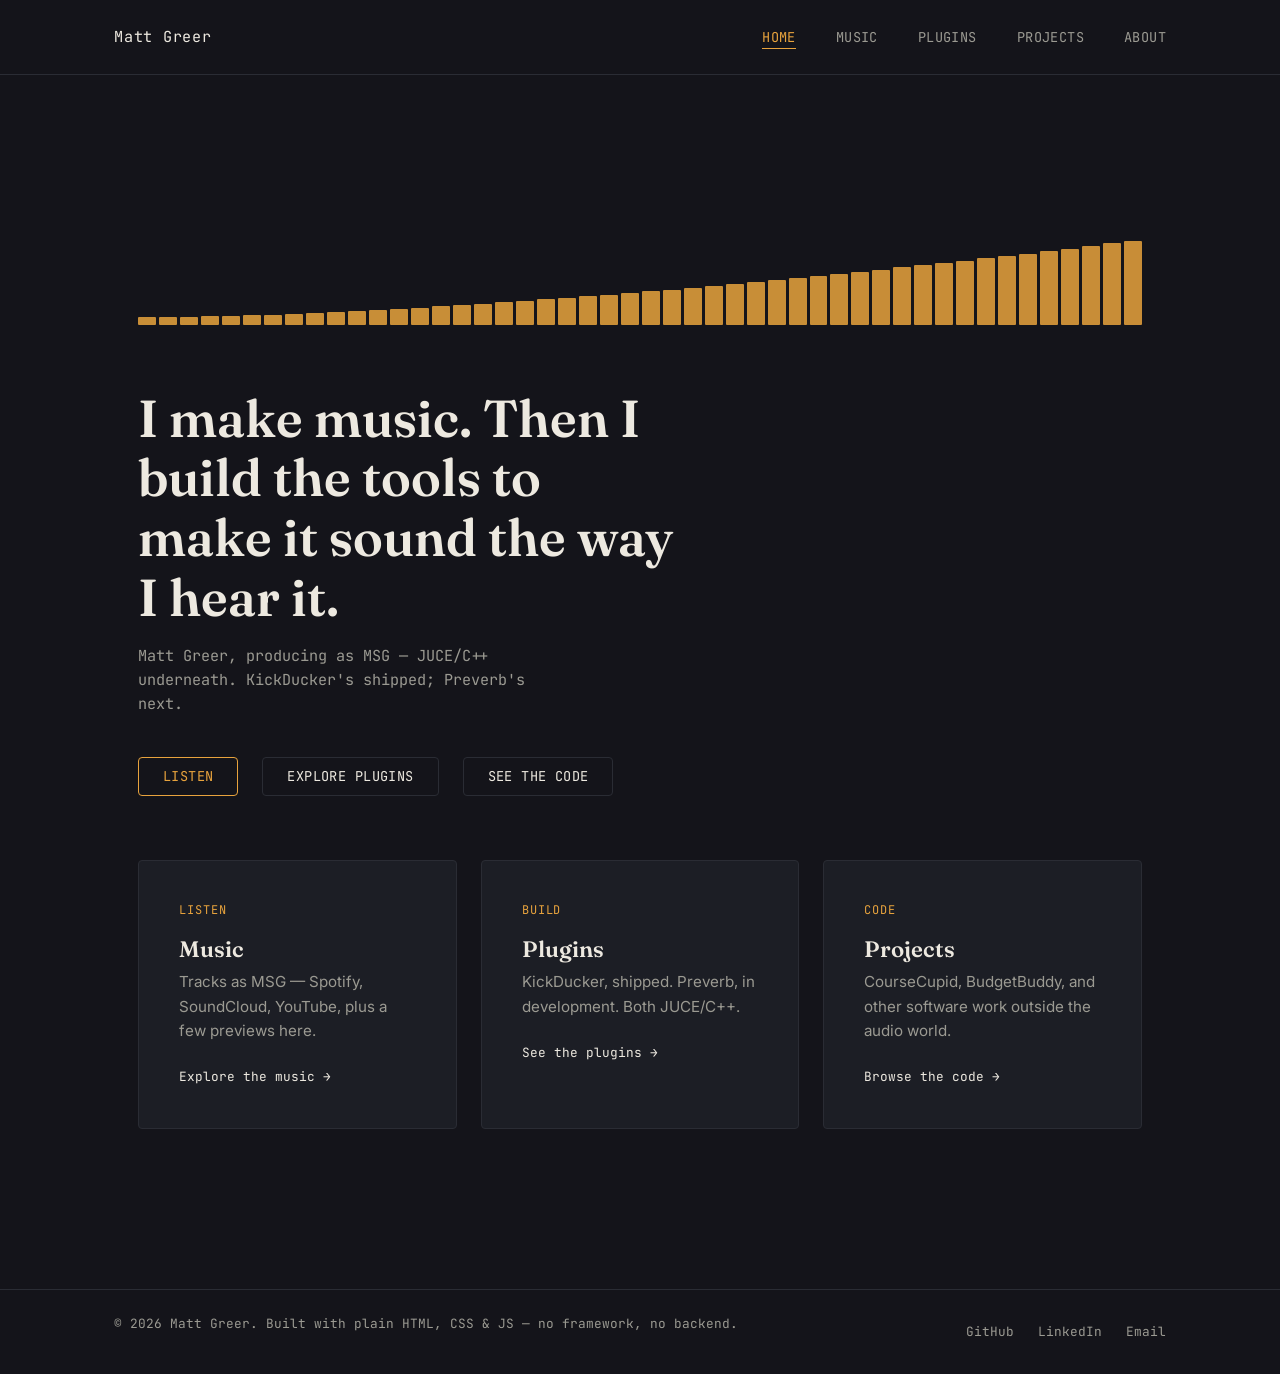
==== index.html @ d21bc175 "initial commit" ====
<!DOCTYPE html>
<html lang="en">
<head>
  <meta charset="UTF-8">
  <meta name="viewport" content="width=device-width, initial-scale=1.0">
  <title>Matt Greer — Music &amp; Audio Software</title>
  <meta name="description" content="Music producer and audio plugin developer. Tracks, JUCE/C++ plugins, and the code behind them.">

  <link rel="preconnect" href="https://fonts.googleapis.com">
  <link rel="preconnect" href="https://fonts.gstatic.com" crossorigin>
  <link href="https://fonts.googleapis.com/css2?family=Fraunces:opsz,wght@9..144,500;9..144,600&family=Inter:wght@400;500;600&family=JetBrains+Mono:wght@400;500&display=swap" rel="stylesheet">

  <link rel="stylesheet" href="assets/css/tokens.css">
  <link rel="stylesheet" href="assets/css/base.css">
  <link rel="stylesheet" href="assets/css/home.css">
</head>
<body data-page="home">

  <div id="site-header"></div>

  <main>
    <section class="hero">
      <!-- Decorative signature visual, not informational — hidden from
           assistive tech rather than read aloud as meaningless markup. -->
      <div class="hero-waveform" aria-hidden="true"></div>

      <h1>I make music. Then I build the tools to make it sound the way I hear it.</h1>
      <p class="hero-sub">
        Matt Greer, producing as MSG — JUCE/C++ underneath. KickDucker's shipped; Preverb's next.
      </p>

      <div class="hero-actions">
        <a href="music.html" class="is-primary">Listen</a>
        <a href="plugins.html">Explore plugins</a>
        <a href="projects.html">See the code</a>
      </div>
    </section>

    <section class="entry-grid" aria-label="Site sections">
      <a class="entry-card" href="music.html">
        <span class="eyebrow">Listen</span>
        <h2>Music</h2>
        <p>Tracks as MSG — Spotify, SoundCloud, YouTube, plus a few previews here.</p>
        <span class="entry-cta">Explore the music →</span>
      </a>

      <a class="entry-card" href="plugins.html">
        <span class="eyebrow">Build</span>
        <h2>Plugins</h2>
        <p>KickDucker, shipped. Preverb, in development. Both JUCE/C++.</p>
        <span class="entry-cta">See the plugins →</span>
      </a>

      <a class="entry-card" href="projects.html">
        <span class="eyebrow">Code</span>
        <h2>Projects</h2>
        <p>CourseCupid, BudgetBuddy, and other software work outside the audio world.</p>
        <span class="entry-cta">Browse the code →</span>
      </a>
    </section>
  </main>

  <div id="site-footer"></div>

  <script src="assets/js/include-partials.js"></script>
  <script src="assets/js/hero-waveform.js"></script>
</body>
</html>
---- assets/css/tokens.css ----
/*
 * tokens.css
 *
 * The single source of truth for the visual design system. Every other
 * stylesheet should reference these variables rather than hard-coding
 * colors or sizes — that's what keeps five separate pages looking like
 * one cohesive site instead of five independently-styled ones.
 */

:root {
  /* --- Color --- */
  --color-bg: #14141a;            /* charcoal — not pure black, has a hint of blue */
  --color-surface: #1c1e25;       /* cards / panels, one step up from bg */
  --color-text: #ede9e0;          /* warm off-white, not stark white */
  --color-text-muted: #9b9a92;
  --color-accent: #e8a33d;        /* tape amber — THE signature color, used sparingly */
  --color-accent-quiet: #4a7c82;  /* muted teal — small technical accents only (About, code labels) */
  --color-line: #2a2c34;          /* hairline borders/dividers */

  /* --- Type --- */
  --font-display: "Fraunces", Georgia, serif;
  --font-body: "Inter", system-ui, -apple-system, sans-serif;
  --font-mono: "JetBrains Mono", "IBM Plex Mono", monospace;

  /* --- Spacing scale (not arbitrary — each step is roughly 1.5x the last) --- */
  --space-1: 0.25rem;
  --space-2: 0.5rem;
  --space-3: 1rem;
  --space-4: 1.5rem;
  --space-5: 2.5rem;
  --space-6: 4rem;
  --space-7: 6rem;

  --radius: 4px;
  --max-width: 1100px;
}
---- assets/css/base.css ----
/*
 * base.css
 *
 * Cross-page baseline: typography, the header, and the footer. This file
 * is what makes every page feel like the same site, regardless of what
 * page-specific CSS (home.css, etc.) layers on top of it. Always
 * references tokens.css variables rather than raw values.
 */

* {
  box-sizing: border-box;
}

html, body {
  margin: 0;
  padding: 0;
}

/* Hints the browser to render native form controls — including the
   <audio> player on the Music page — in their dark variant rather than
   the default light-gray one, so they don't look like a foreign object
   dropped onto a dark page. */
html {
  color-scheme: dark;
}

body {
  background: var(--color-bg);
  color: var(--color-text);
  font-family: var(--font-body);
  line-height: 1.6;
  -webkit-font-smoothing: antialiased;
}

h1, h2, h3 {
  font-family: var(--font-display);
  font-weight: 600;
  line-height: 1.15;
  margin: 0 0 var(--space-3) 0;
}

p {
  margin: 0 0 var(--space-3) 0;
  color: var(--color-text-muted);
}

a {
  color: var(--color-accent);
  text-decoration: none;
}

a:hover,
a:focus-visible {
  text-decoration: underline;
}

/* Visible keyboard focus everywhere — this is non-negotiable for
   accessibility, not a nice-to-have. */
:focus-visible {
  outline: 2px solid var(--color-accent);
  outline-offset: 2px;
}

img {
  max-width: 100%;
  display: block;
}

/* --- Header --- */

.site-header {
  border-bottom: 1px solid var(--color-line);
}

.header-inner {
  max-width: var(--max-width);
  margin: 0 auto;
  display: flex;
  align-items: center;
  justify-content: space-between;
  padding: var(--space-4) var(--space-4);
}

.logo {
  font-family: var(--font-mono);
  font-size: 0.95rem;
  letter-spacing: 0.05em;
  color: var(--color-text);
  text-decoration: none;
}

.main-nav ul {
  display: flex;
  gap: var(--space-5);
  list-style: none;
  margin: 0;
  padding: 0;
}

.main-nav a {
  font-family: var(--font-mono);
  font-size: 0.85rem;
  letter-spacing: 0.03em;
  text-transform: uppercase;
  color: var(--color-text-muted);
  text-decoration: none;
  padding-bottom: 2px;
  border-bottom: 1px solid transparent;
}

.main-nav a:hover,
.main-nav a:focus-visible {
  color: var(--color-text);
  text-decoration: none;
}

.main-nav a.is-active {
  color: var(--color-accent);
  border-bottom-color: var(--color-accent);
}

/* --- Generic page container (used by stub pages for now) --- */

main {
  max-width: var(--max-width);
  margin: 0 auto;
  padding: var(--space-6) var(--space-4);
  min-height: 50vh;
}

/* --- Footer --- */

.site-footer {
  border-top: 1px solid var(--color-line);
}

.footer-inner {
  max-width: var(--max-width);
  margin: 0 auto;
  display: flex;
  flex-wrap: wrap;
  align-items: center;
  justify-content: space-between;
  gap: var(--space-3);
  padding: var(--space-4);
  font-family: var(--font-mono);
  font-size: 0.8rem;
  color: var(--color-text-muted);
}

.footer-links {
  display: flex;
  gap: var(--space-4);
  list-style: none;
  margin: 0;
  padding: 0;
}

.footer-links a {
  color: var(--color-text-muted);
}

/* --- Page intro: eyebrow + h1 + lede, the same opening shape used at
   the top of every non-home page (Music, Plugins, Projects, About) so
   they all establish "what is this page" the same way before diverging
   into their own layouts. --- */

.page-intro {
  max-width: 60ch;
  margin-bottom: var(--space-6);
}

.eyebrow {
  display: inline-block;
  font-family: var(--font-mono);
  font-size: 0.75rem;
  letter-spacing: 0.08em;
  text-transform: uppercase;
  color: var(--color-accent);
  margin-bottom: var(--space-2);
}

/* The quiet variant swaps in the muted teal accent. Reserved for
   contexts tokens.css already calls out as "technical" — About's own
   label, and anywhere else that wants a cooler, lower-key register than
   the amber used for primary CTAs and identity. */
.eyebrow.is-quiet {
  color: var(--color-accent-quiet);
}

.page-intro h1 {
  margin-bottom: var(--space-3);
}

.page-intro .lede {
  font-size: 1.05rem;
  color: var(--color-text-muted);
  margin-bottom: 0;
}

/* --- Tag list: small mono pills naming a tech stack. Teal, not amber —
   amber stays reserved for the signature accent / primary actions. --- */

.tag-list {
  display: flex;
  flex-wrap: wrap;
  gap: var(--space-2);
  list-style: none;
  margin: 0 0 var(--space-4) 0;
  padding: 0;
}

.tag-list .tag {
  font-family: var(--font-mono);
  font-size: 0.75rem;
  letter-spacing: 0.02em;
  color: var(--color-accent-quiet);
  border: 1px solid var(--color-accent-quiet);
  border-radius: var(--radius);
  padding: 0.2em 0.6em;
}

/* --- Status pill: shipped / in development / proprietary. Color is
   load-bearing here, not decorative — it's the fastest way to read a
   plugin or project's state at a glance. --- */

.status-pill {
  display: inline-flex;
  align-items: center;
  font-family: var(--font-mono);
  font-size: 0.75rem;
  letter-spacing: 0.05em;
  text-transform: uppercase;
  padding: 0.25em 0.7em;
  border-radius: var(--radius);
  border: 1px solid currentColor;
}

.status-pill--shipped {
  color: var(--color-accent);
}

.status-pill--dev {
  color: var(--color-accent-quiet);
}

.status-pill--proprietary {
  color: var(--color-text-muted);
}

/* --- Feature card: the shared shell behind each plugin (Plugins page)
   and each project (Projects page). Lives here rather than in either
   page's own stylesheet because both pages need exactly the same shape;
   each page's CSS only adds what's specific to it on top. --- */

.feature-card {
  border: 1px solid var(--color-line);
  border-radius: var(--radius);
  padding: var(--space-5);
  background: var(--color-surface);
}

.feature-card .feature-head {
  display: flex;
  flex-wrap: wrap;
  align-items: center;
  gap: var(--space-3);
  margin-bottom: var(--space-3);
}

.feature-card h2 {
  margin-bottom: 0;
  font-size: 1.6rem;
}

.feature-card .feature-summary {
  font-size: 1rem;
}

.feature-card .feature-list {
  margin: 0 0 var(--space-4) 0;
  padding-left: 1.1em;
  color: var(--color-text-muted);
}

.feature-card .feature-list li {
  margin-bottom: var(--space-1);
}

.feature-card .feature-footer {
  display: flex;
  flex-wrap: wrap;
  align-items: center;
  justify-content: space-between;
  gap: var(--space-3);
  margin-top: var(--space-4);
  padding-top: var(--space-4);
  border-top: 1px solid var(--color-line);
}

/* A link that points off-site (GitHub, etc.) — bordered like a button
   rather than underlined inline, since it's acting as a call to action
   rather than a word inside a sentence. */
.card-link {
  font-family: var(--font-mono);
  font-size: 0.85rem;
  color: var(--color-text);
  border: 1px solid var(--color-line);
  border-radius: var(--radius);
  padding: var(--space-2) var(--space-4);
}

.card-link:hover,
.card-link:focus-visible {
  border-color: var(--color-accent);
  color: var(--color-accent);
  text-decoration: none;
}

/* Respect reduced-motion preference site-wide */
@media (prefers-reduced-motion: reduce) {
  * {
    animation-duration: 0.001ms !important;
    transition-duration: 0.001ms !important;
  }
}
---- assets/css/home.css ----
/*
 * home.css
 *
 * Homepage-only layout: the hero (with the reverse-waveform signature
 * element) and the three entry cards into Music / Plugins / Projects.
 * Loaded only by index.html, on top of tokens.css + base.css.
 */

.hero {
  padding: var(--space-7) var(--space-4) var(--space-6);
  max-width: var(--max-width);
  margin: 0 auto;
}

/* The signature element: a row of bars that "swell" from quiet to loud,
   left to right, on page load — a reverse reverb tail, the actual thing
   Preverb generates, rather than the usual decaying-waveform visual. */
.hero-waveform {
  display: flex;
  align-items: flex-end;
  gap: 3px;
  height: 90px;
  margin-bottom: var(--space-6);
}

.hero-waveform .bar {
  flex: 1;
  background: var(--color-accent);
  opacity: 0.85;
  border-radius: 1px;
  /* JS sets --bar-height and --bar-delay per bar; CSS just animates them. */
  height: 0%;
  transition: height 0.6s ease-out;
  transition-delay: var(--bar-delay, 0s);
}

.hero-waveform.is-revealed .bar {
  height: var(--bar-height, 10%);
}

.hero h1 {
  font-size: clamp(2rem, 5vw, 3.25rem);
  max-width: 16ch;
}

.hero .hero-sub {
  font-family: var(--font-mono);
  font-size: 0.95rem;
  color: var(--color-text-muted);
  max-width: 48ch;
  margin-bottom: var(--space-5);
}

.hero-actions {
  display: flex;
  gap: var(--space-4);
  flex-wrap: wrap;
}

.hero-actions a {
  font-family: var(--font-mono);
  font-size: 0.85rem;
  text-transform: uppercase;
  letter-spacing: 0.03em;
  padding: var(--space-2) var(--space-4);
  border: 1px solid var(--color-line);
  border-radius: var(--radius);
  color: var(--color-text);
}

.hero-actions a.is-primary {
  border-color: var(--color-accent);
  color: var(--color-accent);
}

.hero-actions a:hover,
.hero-actions a:focus-visible {
  border-color: var(--color-text);
  text-decoration: none;
}

/* --- Entry cards --- */

.entry-grid {
  max-width: var(--max-width);
  margin: 0 auto;
  padding: 0 var(--space-4) var(--space-7);
  display: grid;
  grid-template-columns: repeat(3, 1fr);
  gap: var(--space-4);
}

.entry-card {
  background: var(--color-surface);
  border: 1px solid var(--color-line);
  border-radius: var(--radius);
  padding: var(--space-5);
  display: flex;
  flex-direction: column;
  gap: var(--space-2);
  text-decoration: none;
  transition: border-color 0.2s ease, transform 0.2s ease;
}

.entry-card:hover,
.entry-card:focus-visible {
  border-color: var(--color-accent);
  transform: translateY(-2px);
  text-decoration: none;
}

.entry-card .eyebrow {
  font-family: var(--font-mono);
  font-size: 0.75rem;
  letter-spacing: 0.08em;
  text-transform: uppercase;
  color: var(--color-accent);
}

.entry-card h2 {
  font-size: 1.4rem;
  margin-bottom: 0;
  color: var(--color-text);
}

.entry-card p {
  font-size: 0.95rem;
  margin-bottom: 0;
}

.entry-card .entry-cta {
  margin-top: var(--space-3);
  font-family: var(--font-mono);
  font-size: 0.8rem;
  color: var(--color-text);
}

/* --- Responsive: stack cards on narrow viewports --- */
@media (max-width: 760px) {
  .entry-grid {
    grid-template-columns: 1fr;
  }

  .hero-waveform {
    height: 60px;
  }
}
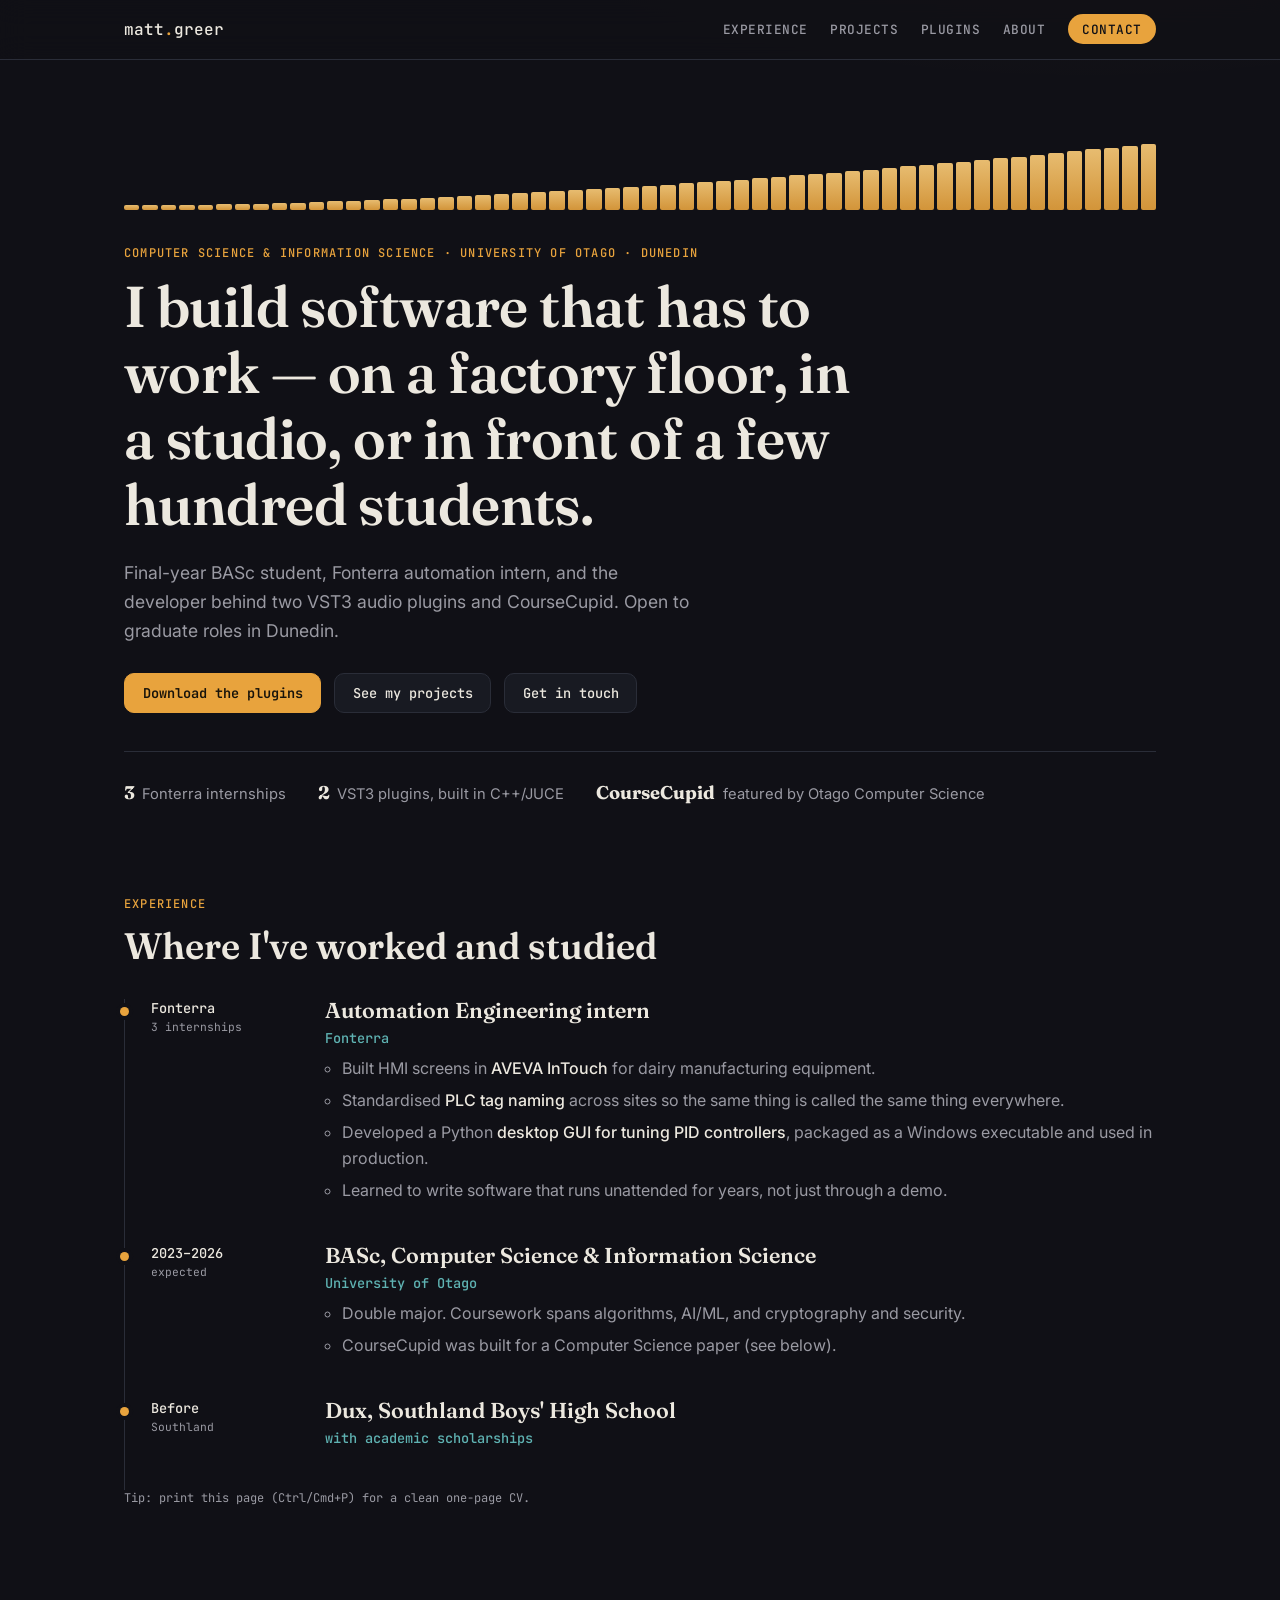
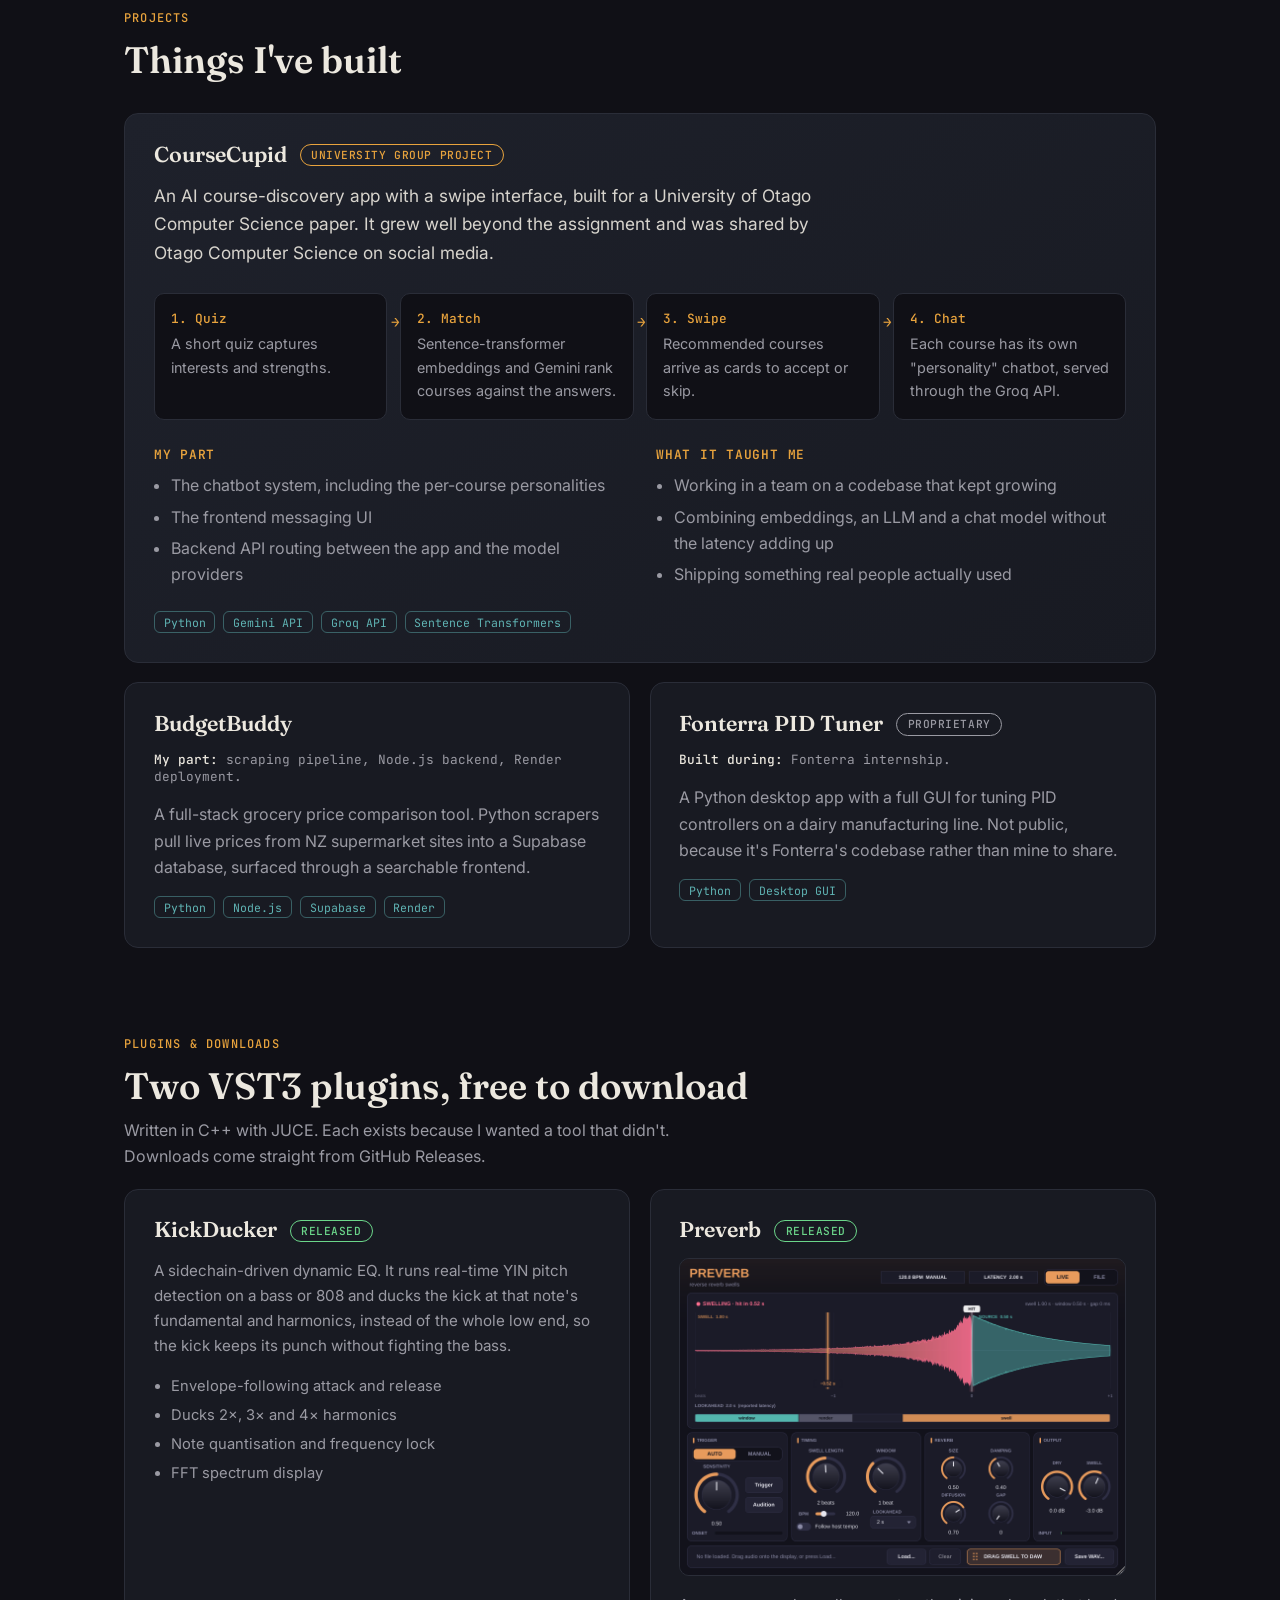
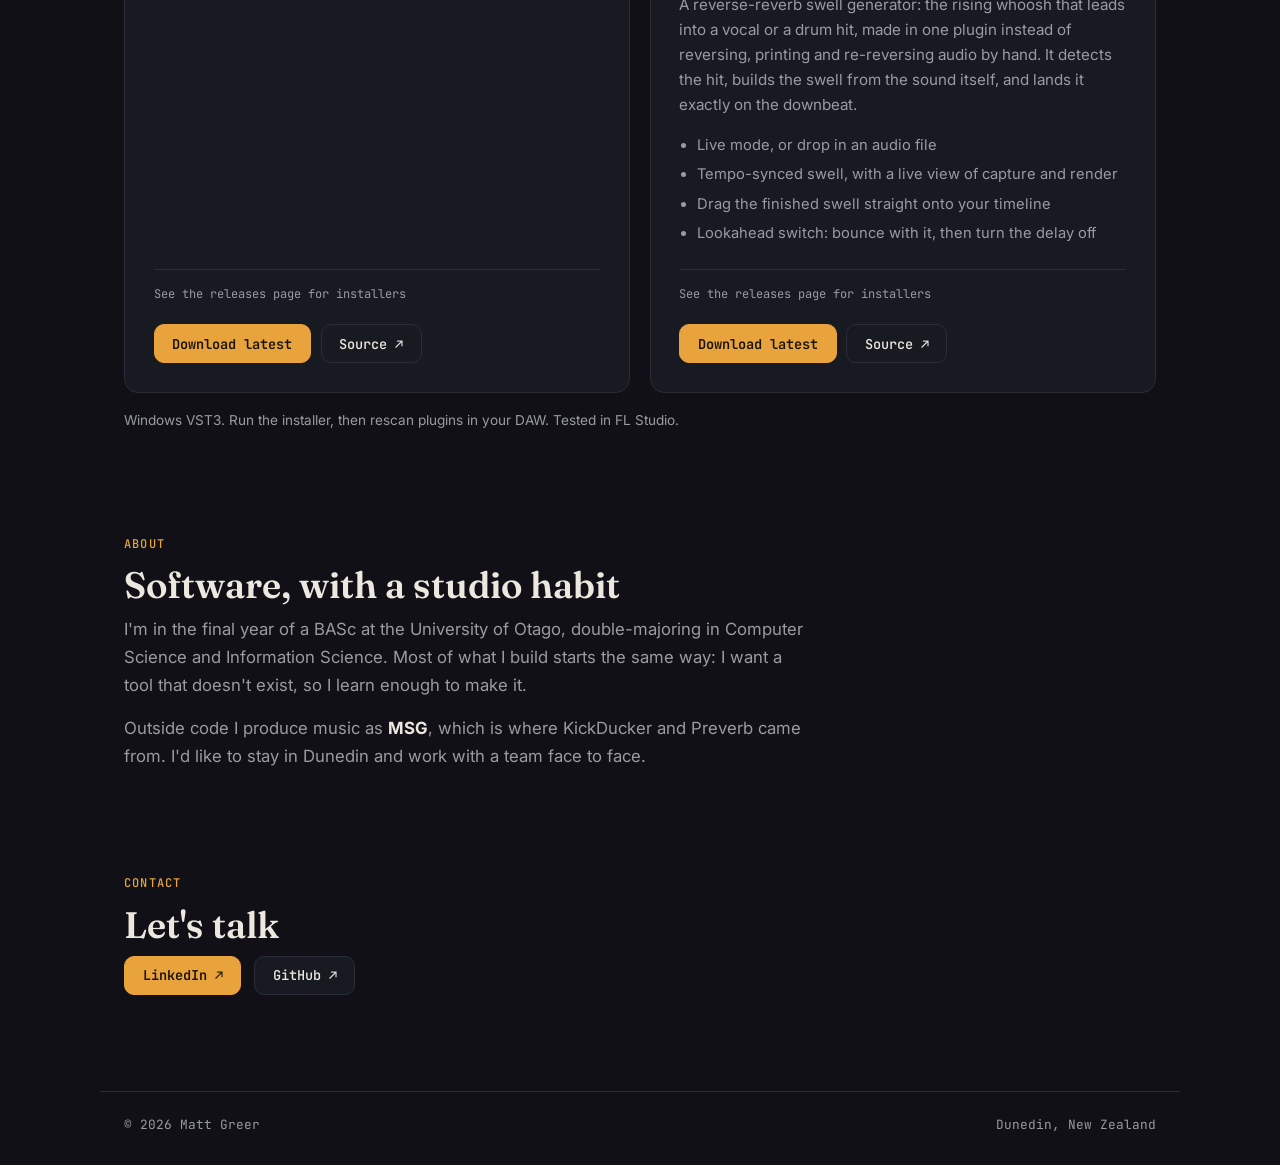
==== commit e6ed8ac5: "personal site overhaul" ====
--- a/index.html
+++ b/index.html
@@ -3,66 +3,189 @@
 <head>
   <meta charset="UTF-8">
   <meta name="viewport" content="width=device-width, initial-scale=1.0">
-  <title>Matt Greer — Music &amp; Audio Software</title>
-  <meta name="description" content="Music producer and audio plugin developer. Tracks, JUCE/C++ plugins, and the code behind them.">
-
+  <title>Matt Greer — Software &amp; Audio Developer, Dunedin</title>
+  <meta name="description" content="Matt Greer: Computer Science and Information Science student at the University of Otago. Fonterra automation intern, CourseCupid developer, and creator of the KickDucker and Preverb VST3 plugins.">
   <link rel="preconnect" href="https://fonts.googleapis.com">
   <link rel="preconnect" href="https://fonts.gstatic.com" crossorigin>
   <link href="https://fonts.googleapis.com/css2?family=Fraunces:opsz,wght@9..144,500;9..144,600&family=Inter:wght@400;500;600&family=JetBrains+Mono:wght@400;500&display=swap" rel="stylesheet">
+  <link rel="stylesheet" href="assets/css/site.css">
+</head>
+<body>
 
-  <link rel="stylesheet" href="assets/css/tokens.css">
-  <link rel="stylesheet" href="assets/css/base.css">
-  <link rel="stylesheet" href="assets/css/home.css">
-</head>
-<body data-page="home">
+<header class="nav">
+  <a class="logo" href="#top">matt<span>.</span>greer</a>
+  <nav aria-label="Primary">
+    <a href="#experience">Experience</a>
+    <a href="#projects">Projects</a>
+    <a href="#plugins">Plugins</a>
+    <a href="#about">About</a>
+    <a class="nav-cta" href="#contact">Contact</a>
+  </nav>
+</header>
 
-  <div id="site-header"></div>
+<main id="top">
 
-  <main>
-    <section class="hero">
-      <!-- Decorative signature visual, not informational — hidden from
-           assistive tech rather than read aloud as meaningless markup. -->
-      <div class="hero-waveform" aria-hidden="true"></div>
+  <section class="hero">
+    <div class="swell" aria-hidden="true"></div>
+    <p class="eyebrow">Computer Science &amp; Information Science · University of Otago · Dunedin</p>
+    <h1>I build software that has to work &mdash; on a factory floor, in a studio, or in front of a few hundred students.</h1>
+    <p class="sub">Final-year BASc student, Fonterra automation intern, and the developer behind two VST3 audio plugins and CourseCupid. Open to graduate roles in Dunedin.</p>
+    <div class="actions">
+      <a class="btn primary" href="#plugins">Download the plugins</a>
+      <a class="btn" href="#projects">See my projects</a>
+      <a class="btn" href="#contact">Get in touch</a>
+    </div>
+    <ul class="facts">
+      <li><strong>3</strong> Fonterra internships</li>
+      <li><strong>2</strong> VST3 plugins, built in C++/JUCE</li>
+      <li><strong>CourseCupid</strong> featured by Otago Computer Science</li>
+    </ul>
+  </section>
 
-      <h1>I make music. Then I build the tools to make it sound the way I hear it.</h1>
-      <p class="hero-sub">
-        Matt Greer, producing as MSG — JUCE/C++ underneath. KickDucker's shipped; Preverb's next.
-      </p>
+  <section id="experience" class="reveal">
+    <p class="eyebrow">Experience</p>
+    <h2>Where I've worked and studied</h2>
+    <ol class="timeline">
+      <li>
+        <div class="when">Fonterra<br><small>3 internships</small></div>
+        <div class="what">
+          <h3>Automation Engineering intern <span class="at">Fonterra</span></h3>
+          <!-- TODO: add dates and site/location for each internship here. -->
+          <ul>
+            <li>Built HMI screens in <b>AVEVA InTouch</b> for dairy manufacturing equipment.</li>
+            <li>Standardised <b>PLC tag naming</b> across sites so the same thing is called the same thing everywhere.</li>
+            <li>Developed a Python <b>desktop GUI for tuning PID controllers</b>, packaged as a Windows executable and used in production.</li>
+            <li>Learned to write software that runs unattended for years, not just through a demo.</li>
+          </ul>
+        </div>
+      </li>
+      <li>
+        <div class="when">2023&ndash;2026<br><small>expected</small></div>
+        <div class="what">
+          <h3>BASc, Computer Science &amp; Information Science <span class="at">University of Otago</span></h3>
+          <!-- TODO: confirm start year, and add grades or highlights if you like. -->
+          <ul>
+            <li>Double major. Coursework spans algorithms, AI/ML, and cryptography and security.</li>
+            <li>CourseCupid was built for a Computer Science paper (see below).</li>
+          </ul>
+        </div>
+      </li>
+      <li>
+        <div class="when">Before<br><small>Southland</small></div>
+        <div class="what">
+          <h3>Dux, Southland Boys' High School <span class="at">with academic scholarships</span></h3>
+        </div>
+      </li>
+    </ol>
+    <p class="print-hint">Tip: print this page (Ctrl/Cmd+P) for a clean one-page CV.</p>
+  </section>
 
-      <div class="hero-actions">
-        <a href="music.html" class="is-primary">Listen</a>
-        <a href="plugins.html">Explore plugins</a>
-        <a href="projects.html">See the code</a>
+  <section id="projects" class="reveal">
+    <p class="eyebrow">Projects</p>
+    <h2>Things I've built</h2>
+
+    <article class="card feature" id="coursecupid">
+      <div class="card-head">
+        <h3>CourseCupid</h3>
+        <span class="pill">University group project</span>
       </div>
-    </section>
+      <p class="lead">An AI course-discovery app with a swipe interface, built for a University of Otago Computer Science paper. It grew well beyond the assignment and was shared by Otago Computer Science on social media.</p>
+      <!-- TODO: add the link to the Otago CS post / demo / repo here, e.g. <a class="btn" href="...">Read the post</a> -->
 
-    <section class="entry-grid" aria-label="Site sections">
-      <a class="entry-card" href="music.html">
-        <span class="eyebrow">Listen</span>
-        <h2>Music</h2>
-        <p>Tracks as MSG — Spotify, SoundCloud, YouTube, plus a few previews here.</p>
-        <span class="entry-cta">Explore the music →</span>
-      </a>
+      <ol class="flow" aria-label="How CourseCupid works">
+        <li><b>1. Quiz</b><span>A short quiz captures interests and strengths.</span></li>
+        <li><b>2. Match</b><span>Sentence-transformer embeddings and Gemini rank courses against the answers.</span></li>
+        <li><b>3. Swipe</b><span>Recommended courses arrive as cards to accept or skip.</span></li>
+        <li><b>4. Chat</b><span>Each course has its own "personality" chatbot, served through the Groq API.</span></li>
+      </ol>
 
-      <a class="entry-card" href="plugins.html">
-        <span class="eyebrow">Build</span>
-        <h2>Plugins</h2>
-        <p>KickDucker, shipped. Preverb, in development. Both JUCE/C++.</p>
-        <span class="entry-cta">See the plugins →</span>
-      </a>
+      <div class="cols">
+        <div>
+          <h4>My part</h4>
+          <ul>
+            <li>The chatbot system, including the per-course personalities</li>
+            <li>The frontend messaging UI</li>
+            <li>Backend API routing between the app and the model providers</li>
+          </ul>
+        </div>
+        <div>
+          <h4>What it taught me</h4>
+          <ul>
+            <li>Working in a team on a codebase that kept growing</li>
+            <li>Combining embeddings, an LLM and a chat model without the latency adding up</li>
+            <li>Shipping something real people actually used</li>
+          </ul>
+        </div>
+      </div>
+      <ul class="tags"><li>Python</li><li>Gemini API</li><li>Groq API</li><li>Sentence Transformers</li></ul>
+    </article>
 
-      <a class="entry-card" href="projects.html">
-        <span class="eyebrow">Code</span>
-        <h2>Projects</h2>
-        <p>CourseCupid, BudgetBuddy, and other software work outside the audio world.</p>
-        <span class="entry-cta">Browse the code →</span>
-      </a>
-    </section>
-  </main>
+    <div class="grid2">
+      <article class="card">
+        <div class="card-head"><h3>BudgetBuddy</h3></div>
+        <p class="role"><b>My part:</b> scraping pipeline, Node.js backend, Render deployment.</p>
+        <p>A full-stack grocery price comparison tool. Python scrapers pull live prices from NZ supermarket sites into a Supabase database, surfaced through a searchable frontend.</p>
+        <ul class="tags"><li>Python</li><li>Node.js</li><li>Supabase</li><li>Render</li></ul>
+      </article>
+      <article class="card">
+        <div class="card-head"><h3>Fonterra PID Tuner</h3><span class="pill muted">Proprietary</span></div>
+        <p class="role"><b>Built during:</b> Fonterra internship.</p>
+        <p>A Python desktop app with a full GUI for tuning PID controllers on a dairy manufacturing line. Not public, because it's Fonterra's codebase rather than mine to share.</p>
+        <ul class="tags"><li>Python</li><li>Desktop GUI</li></ul>
+      </article>
+    </div>
+  </section>
 
-  <div id="site-footer"></div>
+  <section id="plugins" class="reveal">
+    <p class="eyebrow">Plugins &amp; downloads</p>
+    <h2>Two VST3 plugins, free to download</h2>
+    <p class="muted-p">Written in C++ with JUCE. Each exists because I wanted a tool that didn't. Downloads come straight from GitHub Releases.</p>
 
-  <script src="assets/js/include-partials.js"></script>
-  <script src="assets/js/hero-waveform.js"></script>
+    <div class="grid2">
+      <article class="card plugin" data-repo="grema301/KickDucker">
+        <div class="card-head"><h3>KickDucker</h3><span class="pill ok">Released</span></div>
+        <img class="shot" src="assets/images/kickducker.png" alt="KickDucker plugin window" loading="lazy" onerror="this.remove()">
+        <!-- Add a screenshot at assets/images/kickducker.png and it appears here. -->
+        <p>A sidechain-driven dynamic EQ. It runs real-time YIN pitch detection on a bass or 808 and ducks the kick at that note's fundamental and harmonics, instead of the whole low end, so the kick keeps its punch without fighting the bass.</p>
+        <ul class="ticks"><li>Envelope-following attack and release</li><li>Ducks 2×, 3× and 4× harmonics</li><li>Note quantisation and frequency lock</li><li>FFT spectrum display</li></ul>
+        <div class="dl"><span class="dl-meta">Latest release on GitHub</span><div class="dl-assets"></div></div>
+        <div class="dl-links"><a class="btn primary" data-latest href="https://github.com/grema301/KickDucker/releases/latest">Download latest</a><a class="btn" href="https://github.com/grema301/KickDucker">Source ↗</a></div>
+      </article>
+
+      <article class="card plugin" data-repo="grema301/Preverb">
+        <div class="card-head"><h3>Preverb</h3><span class="pill ok">Released</span></div>
+        <img class="shot" src="assets/images/preverb.png" alt="Preverb plugin window showing a swell building into a hit" loading="lazy">
+        <p>A reverse-reverb swell generator: the rising whoosh that leads into a vocal or a drum hit, made in one plugin instead of reversing, printing and re-reversing audio by hand. It detects the hit, builds the swell from the sound itself, and lands it exactly on the downbeat.</p>
+        <ul class="ticks"><li>Live mode, or drop in an audio file</li><li>Tempo-synced swell, with a live view of capture and render</li><li>Drag the finished swell straight onto your timeline</li><li>Lookahead switch: bounce with it, then turn the delay off</li></ul>
+        <div class="dl"><span class="dl-meta">Latest release on GitHub</span><div class="dl-assets"></div></div>
+        <div class="dl-links"><a class="btn primary" data-latest href="https://github.com/grema301/Preverb/releases/latest">Download latest</a><a class="btn" href="https://github.com/grema301/Preverb">Source ↗</a></div>
+      </article>
+    </div>
+    <p class="muted-p small">Windows VST3. Run the installer, then rescan plugins in your DAW. Tested in FL Studio.</p>
+  </section>
+
+  <section id="about" class="reveal">
+    <p class="eyebrow">About</p>
+    <h2>Software, with a studio habit</h2>
+    <div class="about">
+      <p>I'm in the final year of a BASc at the University of Otago, double-majoring in Computer Science and Information Science. Most of what I build starts the same way: I want a tool that doesn't exist, so I learn enough to make it.</p>
+      <p>Outside code I produce music as <b>MSG</b>, which is where KickDucker and Preverb came from. I'd like to stay in Dunedin and work with a team face to face.</p>
+    </div>
+  </section>
+
+  <section id="contact" class="reveal">
+    <p class="eyebrow">Contact</p>
+    <h2>Let's talk</h2>
+    <div class="actions">
+      <a class="btn primary" href="https://www.linkedin.com/in/matthew-greer-6aa09333b/" target="_blank" rel="noopener">LinkedIn ↗</a>
+      <a class="btn" href="https://github.com/grema301" target="_blank" rel="noopener">GitHub ↗</a>
+      <!-- TODO: add your email: <a class="btn" href="mailto:you@example.com">Email</a> -->
+    </div>
+  </section>
+</main>
+
+<footer class="foot"><span>© <span id="yr">2026</span> Matt Greer</span><span>Dunedin, New Zealand</span></footer>
+
+<script src="assets/js/site.js"></script>
 </body>
 </html>
--- a/assets/css/site.css
+++ b/assets/css/site.css
@@ -0,0 +1,85 @@
+/* Design tokens: same charcoal + tape-amber identity as before. */
+:root{--bg:#101016;--surface:#181a22;--surface2:#1e212b;--text:#ece8df;--muted:#9a9aa3;--amber:#e8a33d;--teal:#5fb3b3;--green:#6bd68a;--line:#2a2d38;--r:14px;--w:1080px;
+--display:"Fraunces",Georgia,serif;--body:"Inter",system-ui,sans-serif;--mono:"JetBrains Mono",ui-monospace,monospace}
+*{box-sizing:border-box}html{scroll-behavior:smooth;scroll-padding-top:5rem;color-scheme:dark}
+body{margin:0;background:radial-gradient(1200px 500px at 85% -5%,rgba(232,163,61,.09),transparent 60%),var(--bg);color:var(--text);font:400 1rem/1.65 var(--body);-webkit-font-smoothing:antialiased}
+h1,h2,h3,h4{font-family:var(--display);font-weight:600;line-height:1.15;margin:0 0 .6rem}
+h2{font-size:clamp(1.7rem,3.5vw,2.3rem)}h3{font-size:1.35rem}h4{font:600 .8rem var(--mono);letter-spacing:.06em;text-transform:uppercase;color:var(--amber)}
+p{margin:0 0 1rem;color:var(--muted)}a{color:var(--amber);text-decoration:none}a:hover{text-decoration:underline}
+:focus-visible{outline:2px solid var(--amber);outline-offset:3px;border-radius:4px}
+main,.foot{max-width:var(--w);margin:0 auto;padding:0 1.5rem}section{padding:4.5rem 0 1rem}
+.eyebrow{font:500 .75rem var(--mono);letter-spacing:.1em;text-transform:uppercase;color:var(--amber);margin-bottom:.8rem}
+
+/* Nav */
+.nav{position:sticky;top:0;z-index:10;display:flex;justify-content:space-between;align-items:center;padding:.9rem max(1.5rem,calc((100vw - var(--w))/2 + 1.5rem));background:rgba(16,16,22,.75);backdrop-filter:blur(14px);border-bottom:1px solid var(--line)}
+.logo{font:500 1rem var(--mono);color:var(--text)}.logo span{color:var(--amber)}.logo:hover{text-decoration:none}
+.nav nav{display:flex;gap:1.4rem;align-items:center;font:500 .8rem var(--mono);text-transform:uppercase;letter-spacing:.04em}
+.nav nav a{color:var(--muted)}.nav nav a:hover{color:var(--text);text-decoration:none}
+.nav .nav-cta{color:var(--bg);background:var(--amber);padding:.4rem .9rem;border-radius:99px}.nav .nav-cta:hover{color:var(--bg);filter:brightness(1.1)}
+
+/* Hero */
+.hero{padding-top:5rem}
+.hero h1{font-size:clamp(2.1rem,5.4vw,3.6rem);max-width:20ch;letter-spacing:-.01em}
+.hero .sub{font-size:1.1rem;max-width:52ch;margin:1.2rem 0 1.8rem}
+.swell{display:flex;align-items:flex-end;gap:3px;height:70px;margin-bottom:2.2rem}
+.swell i{flex:1;height:0;border-radius:2px;background:linear-gradient(to top,var(--amber),#ffcf7a);opacity:.9;transition:height .7s cubic-bezier(.2,.8,.2,1)}
+.swell.on i{height:var(--h)}
+.actions{display:flex;gap:.8rem;flex-wrap:wrap}
+.btn{display:inline-flex;align-items:center;gap:.5rem;font:500 .85rem var(--mono);color:var(--text);border:1px solid var(--line);background:var(--surface);padding:.6rem 1.1rem;border-radius:10px;transition:border-color .2s,transform .2s}
+.btn:hover{border-color:var(--amber);text-decoration:none;transform:translateY(-1px)}
+.btn.primary{background:var(--amber);color:#17130a;border-color:var(--amber);font-weight:600}.btn.primary:hover{filter:brightness(1.08)}
+.btn span{color:var(--muted);font-size:.75rem}
+.facts{display:flex;flex-wrap:wrap;gap:.6rem 2rem;list-style:none;padding:1.6rem 0 0;margin:2.4rem 0 0;border-top:1px solid var(--line);color:var(--muted);font-size:.92rem}
+.facts strong{color:var(--text);font-family:var(--display);font-size:1.15rem;margin-right:.2rem}
+
+/* Timeline */
+.timeline{list-style:none;margin:2rem 0 0;padding:0;border-left:1px solid var(--line)}
+.timeline li{display:grid;grid-template-columns:150px 1fr;gap:1.5rem;padding:0 0 2.2rem 1.6rem;position:relative}
+.timeline li::before{content:"";position:absolute;left:-5px;top:.5rem;width:9px;height:9px;border-radius:50%;background:var(--amber);box-shadow:0 0 0 4px var(--bg)}
+.when{font:500 .85rem var(--mono);color:var(--text)}.when small{color:var(--muted);font-weight:400}
+.what h3{margin-bottom:.5rem}.at{display:block;font:500 .85rem var(--mono);color:var(--teal);margin-top:.3rem}
+.what ul{margin:0;padding-left:1.1rem;color:var(--muted)}.what li{display:list-item;padding:0 0 .35rem;grid-template-columns:none}.what li::before{display:none}.what b{color:var(--text);font-weight:500}
+.print-hint{font:.75rem var(--mono);color:var(--muted)}
+
+/* Cards */
+.card{background:var(--surface);border:1px solid var(--line);border-radius:var(--r);padding:1.8rem;transition:border-color .2s}
+.card:hover{border-color:#3a3e4d}
+.card-head{display:flex;align-items:center;flex-wrap:wrap;gap:.8rem;margin-bottom:.9rem}.card-head h3{margin:0}
+.pill{font:500 .7rem var(--mono);letter-spacing:.05em;text-transform:uppercase;border:1px solid var(--amber);color:var(--amber);padding:.2rem .65rem;border-radius:99px}
+.pill.ok{border-color:var(--green);color:var(--green)}.pill.muted{border-color:var(--muted);color:var(--muted)}
+.lead{font-size:1.08rem;color:var(--text);opacity:.9;max-width:62ch}
+.feature{margin:2rem 0 1.2rem;background:linear-gradient(145deg,var(--surface2),var(--surface))}
+.flow{list-style:none;display:grid;grid-template-columns:repeat(4,1fr);gap:.8rem;padding:0;margin:1.6rem 0}
+.flow li{background:var(--bg);border:1px solid var(--line);border-radius:10px;padding:1rem;position:relative;font-size:.9rem}
+.flow li:not(:last-child)::after{content:"→";position:absolute;right:-.85rem;top:1rem;color:var(--amber);font-family:var(--mono);z-index:1}
+.flow b{display:block;font:500 .8rem var(--mono);color:var(--amber);margin-bottom:.3rem}.flow span{color:var(--muted)}
+.cols{display:grid;grid-template-columns:1fr 1fr;gap:2rem;margin-bottom:1.2rem}
+.cols ul,.ticks{margin:0;padding-left:1.1rem;color:var(--muted)}.cols li,.ticks li{margin-bottom:.3rem}.ticks{margin-bottom:1.2rem;font-size:.92rem}
+.grid2{display:grid;grid-template-columns:1fr 1fr;gap:1.2rem;margin-top:1.2rem}
+.tags{display:flex;flex-wrap:wrap;gap:.5rem;list-style:none;padding:0;margin:.4rem 0 0}
+.tags li{font:.72rem var(--mono);color:var(--teal);border:1px solid rgba(95,179,179,.45);border-radius:6px;padding:.15rem .55rem}
+.role{font:.8rem var(--mono)}.role b{color:var(--text);font-weight:500}.muted-p{max-width:62ch}.small{font-size:.85rem;margin-top:1rem}
+
+/* Plugin cards + downloads */
+.plugin{display:flex;flex-direction:column}.plugin>p{font-size:.95rem}
+.shot{width:100%;border-radius:10px;border:1px solid var(--line);margin:0 0 1rem}
+.dl{margin-top:auto;padding-top:1rem;border-top:1px solid var(--line)}
+.dl-meta{display:block;font:.75rem var(--mono);color:var(--muted);margin-bottom:.6rem}
+.dl-assets{display:flex;flex-direction:column;gap:.5rem;margin-bottom:.8rem}.dl-assets .btn{justify-content:space-between}
+.dl-links{display:flex;gap:.6rem;flex-wrap:wrap}.dl.loaded~.dl-links [data-latest]{display:none}
+
+.about p{max-width:62ch;font-size:1.05rem}.about b{color:var(--text)}
+.foot{display:flex;justify-content:space-between;flex-wrap:wrap;gap:.5rem;margin-top:5rem;padding-top:1.5rem;padding-bottom:2rem;border-top:1px solid var(--line);font:.8rem var(--mono);color:var(--muted)}
+
+/* Scroll reveal (progressive: content is visible without JS) */
+.js .reveal{opacity:0;transform:translateY(18px);transition:opacity .6s,transform .6s}.js .reveal.in{opacity:1;transform:none}
+
+@media(max-width:800px){.nav nav a:not(.nav-cta){display:none}.grid2,.cols{grid-template-columns:1fr}.flow{grid-template-columns:1fr 1fr}.flow li::after{display:none}.timeline li{grid-template-columns:1fr;gap:.4rem}}
+@media(prefers-reduced-motion:reduce){html{scroll-behavior:auto}*{transition-duration:.001ms!important}}
+
+/* Print = one-page CV: white paper, no chrome, plugin section dropped. */
+@media print{
+  :root{--bg:#fff;--surface:#fff;--surface2:#fff;--text:#111;--muted:#333;--amber:#8a5a00;--teal:#245;--line:#ccc}
+  body{background:#fff;font-size:10.5pt}.nav,.swell,.actions,.facts,#plugins,#contact,.dl-links,.print-hint,.foot,.pill{display:none!important}
+  section{padding:1rem 0;break-inside:avoid}.js .reveal{opacity:1;transform:none}.card{border:0;padding:0}.hero{padding-top:0}.hero h1{font-size:20pt}
+}
